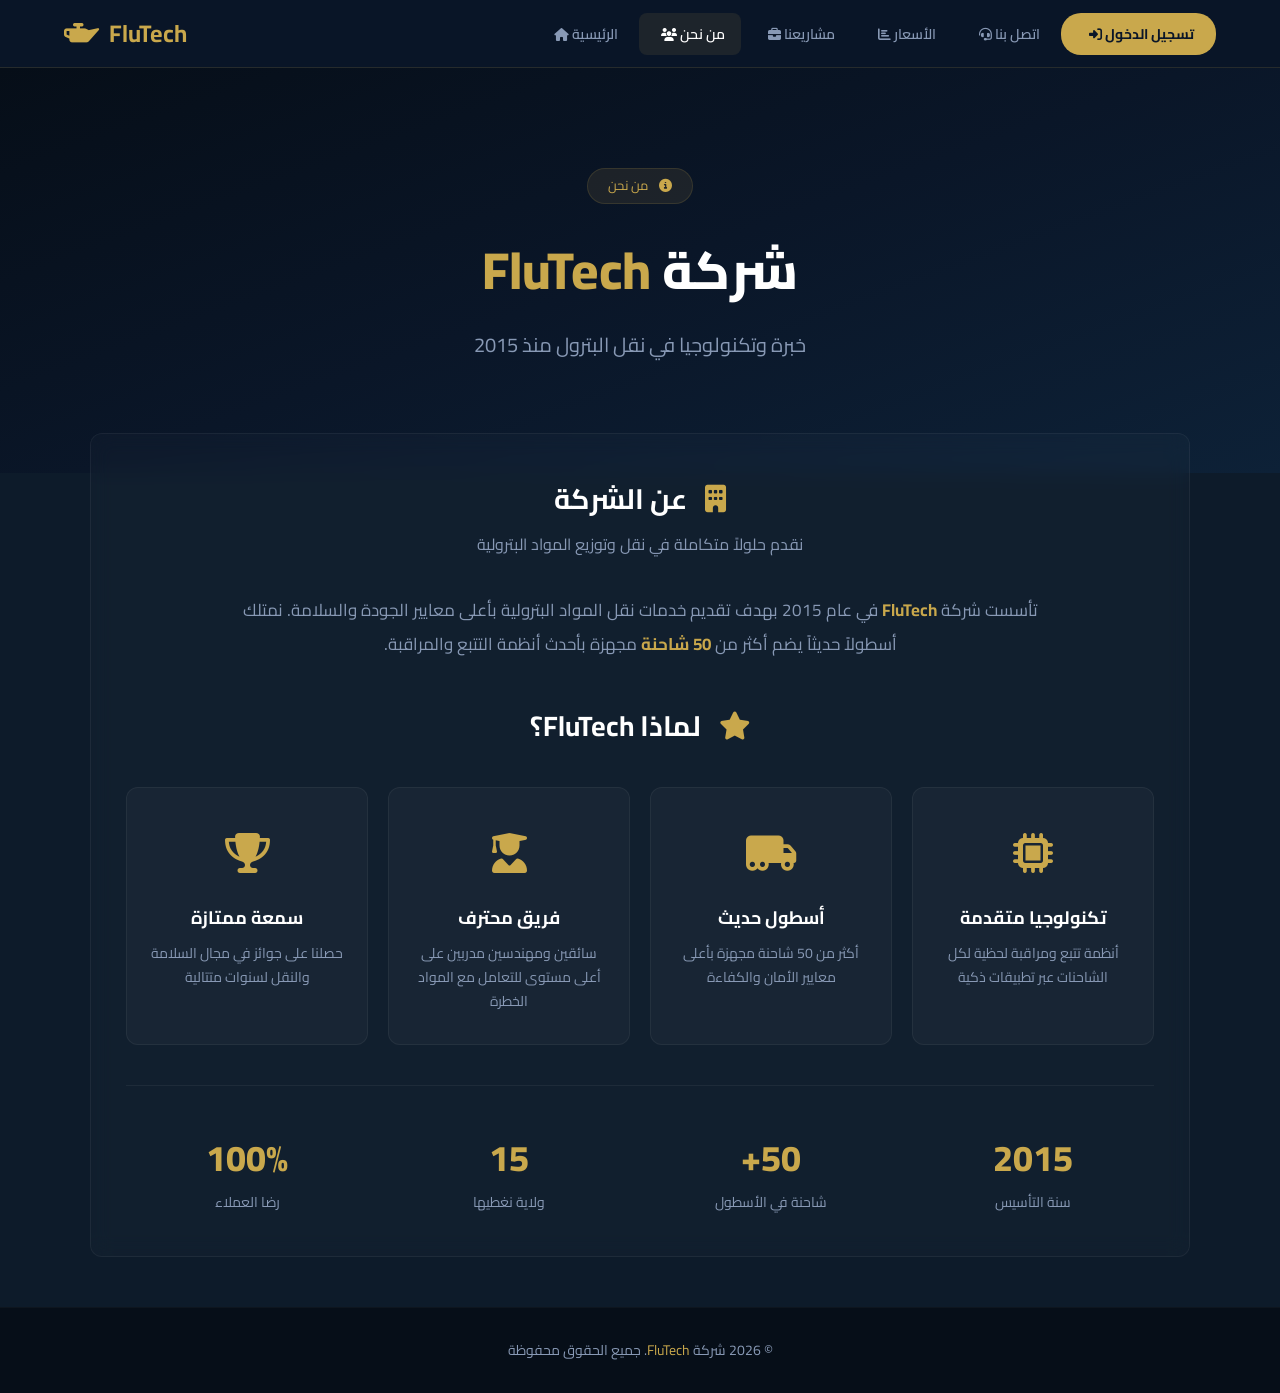
==== about.html @ 5f98168f "Add files via upload" ====
<!DOCTYPE html>
<html lang="ar" dir="rtl">
<head>
    <meta charset="UTF-8">
    <meta name="viewport" content="width=device-width, initial-scale=1.0">
    <title>من نحن - FluTech</title>
    <link rel="stylesheet" href="style.css">
    <link rel="stylesheet" href="https://cdnjs.cloudflare.com/ajax/libs/font-awesome/6.5.0/css/all.min.css">
    <link href="https://fonts.googleapis.com/css2?family=Cairo:wght@400;600;700;800&display=swap" rel="stylesheet">
</head>
<body>

<!-- ====== شريط التنقل ====== -->
<nav class="navbar">
    <a href="index.html" class="logo">
        <i class="fas fa-oil-can"></i>
        <span>Flu<span>Tech</span></span>
    </a>
    <ul class="nav-links">
        <li><a href="index.html"><i class="fas fa-home"></i> الرئيسية</a></li>
        <li><a href="about.html" class="active"><i class="fas fa-users"></i> من نحن</a></li>
        <li><a href="projects.html"><i class="fas fa-briefcase"></i> مشاريعنا</a></li>
        <li><a href="prices.html"><i class="fas fa-chart-bar"></i> الأسعار</a></li>
        <li><a href="contact.html"><i class="fas fa-headset"></i> اتصل بنا</a></li>
        <li><a href="login.html" class="btn-login"><i class="fas fa-sign-in-alt"></i> تسجيل الدخول</a></li>
    </ul>
</nav>

<!-- ====== الهيدر ====== -->
<section class="header">
    <div class="header-content">
        <span class="badge"><i class="fas fa-info-circle"></i> من نحن</span>
        <h1>شركة <span>FluTech</span></h1>
        <p>خبرة وتكنولوجيا في نقل البترول منذ 2015</p>
    </div>
</section>

<!-- ====== المحتوى ====== -->
<section class="container">
    <div class="section-header">
        <h2><i class="fas fa-building"></i> عن الشركة</h2>
        <p>نقدم حلولاً متكاملة في نقل وتوزيع المواد البترولية</p>
    </div>

    <div style="text-align: center; margin-bottom: 40px;">
        <p style="color: var(--gray); font-size: 17px; max-width: 800px; margin: 0 auto; line-height: 2;">
            تأسست شركة <strong style="color: var(--gold);">FluTech</strong> في عام 2015 بهدف تقديم خدمات نقل المواد البترولية 
            بأعلى معايير الجودة والسلامة. نمتلك أسطولاً حديثاً يضم أكثر من <strong style="color: var(--gold);">50 شاحنة</strong> 
            مجهزة بأحدث أنظمة التتبع والمراقبة.
        </p>
    </div>

    <div class="section-header" style="margin-top: 40px;">
        <h2><i class="fas fa-star"></i> لماذا FluTech؟</h2>
    </div>

    <div class="cards">
        <div class="card">
            <div class="card-icon"><i class="fas fa-microchip"></i></div>
            <h3>تكنولوجيا متقدمة</h3>
            <p>أنظمة تتبع ومراقبة لحظية لكل الشاحنات عبر تطبيقات ذكية</p>
        </div>
        <div class="card">
            <div class="card-icon"><i class="fas fa-truck-moving"></i></div>
            <h3>أسطول حديث</h3>
            <p>أكثر من 50 شاحنة مجهزة بأعلى معايير الأمان والكفاءة</p>
        </div>
        <div class="card">
            <div class="card-icon"><i class="fas fa-user-graduate"></i></div>
            <h3>فريق محترف</h3>
            <p>سائقين ومهندسين مدربين على أعلى مستوى للتعامل مع المواد الخطرة</p>
        </div>
        <div class="card">
            <div class="card-icon"><i class="fas fa-trophy"></i></div>
            <h3>سمعة ممتازة</h3>
            <p>حصلنا على جوائز في مجال السلامة والنقل لسنوات متتالية</p>
        </div>
    </div>

    <!-- ====== إحصائيات ====== -->
    <div style="display: grid; grid-template-columns: repeat(auto-fit, minmax(150px, 1fr)); gap: 20px; margin-top: 40px; padding-top: 40px; border-top: 1px solid rgba(255,255,255,0.05);">
        <div style="text-align: center;">
            <div style="font-size: 36px; font-weight: 800; color: var(--gold);">2015</div>
            <div style="color: var(--gray); font-size: 14px;">سنة التأسيس</div>
        </div>
        <div style="text-align: center;">
            <div style="font-size: 36px; font-weight: 800; color: var(--gold);">50+</div>
            <div style="color: var(--gray); font-size: 14px;">شاحنة في الأسطول</div>
        </div>
        <div style="text-align: center;">
            <div style="font-size: 36px; font-weight: 800; color: var(--gold);">15</div>
            <div style="color: var(--gray); font-size: 14px;">ولاية نغطيها</div>
        </div>
        <div style="text-align: center;">
            <div style="font-size: 36px; font-weight: 800; color: var(--gold);">100%</div>
            <div style="color: var(--gray); font-size: 14px;">رضا العملاء</div>
        </div>
    </div>
</section>

<!-- ====== الفوتر ====== -->
<footer class="footer">
    <p>© 2026 شركة <span>FluTech</span>. جميع الحقوق محفوظة</p>
</footer>

<script src="script.js"></script>
</body>
</html>
---- style.css ----
/* ============================================
   style.css - التصميم النهائي
   شركة FluTech - نقل المواد البترولية
   ============================================ */

/* ====== المتغيرات ====== */
:root {
    --primary: #0a1628;
    --secondary: #0d2137;
    --gold: #c9a84c;
    --gold-dark: #a8892e;
    --gold-light: #e8d5a3;
    --gray: #8899b5;
    --white: #ffffff;
    --dark: #0d1b2a;
    --shadow: 0 15px 50px rgba(0, 0, 0, 0.3);
    --radius: 12px;
    --transition: all 0.3s ease;
}

/* ====== إعادة ضبط ====== */
* {
    margin: 0;
    padding: 0;
    box-sizing: border-box;
}

body {
    font-family: 'Cairo', sans-serif;
    background: var(--dark);
    color: var(--white);
    line-height: 1.8;
}

/* ============================================ */
/* ====== شريط التنقل ====== */
/* ============================================ */

.navbar {
    background: rgba(10, 22, 40, 0.95);
    backdrop-filter: blur(10px);
    padding: 12px 5%;
    display: flex;
    justify-content: space-between;
    align-items: center;
    position: sticky;
    top: 0;
    z-index: 1000;
    border-bottom: 1px solid rgba(201, 168, 76, 0.15);
    direction: ltr;
    flex-wrap: wrap;
    gap: 10px;
}

.logo {
    color: var(--white);
    font-size: 24px;
    font-weight: 700;
    text-decoration: none;
    display: flex;
    align-items: center;
    gap: 10px;
}

.logo i {
    color: var(--gold);
    font-size: 28px;
}

.logo span {
    color: var(--gold);
}

.nav-links {
    list-style: none;
    display: flex;
    gap: 5px;
    flex-wrap: wrap;
}

.nav-links a {
    color: var(--gray);
    text-decoration: none;
    padding: 8px 16px;
    border-radius: 8px;
    transition: var(--transition);
    font-weight: 600;
    font-size: 14px;
}

.nav-links a i {
    margin-left: 6px;
    font-size: 13px;
}

.nav-links a:hover,
.nav-links a.active {
    color: var(--white);
    background: rgba(201, 168, 76, 0.1);
}

.btn-login {
    background: var(--gold) !important;
    color: var(--primary) !important;
    border-radius: 20px !important;
    padding: 8px 22px !important;
    font-weight: 700 !important;
}

.btn-login:hover {
    background: var(--gold-light) !important;
    transform: scale(1.03);
}

/* ============================================ */
/* ====== الهيدر ====== */
/* ============================================ */

.header {
    background: linear-gradient(160deg, #060e18, #0a1628, #0d2137);
    text-align: center;
    padding: 100px 20px 80px;
    position: relative;
}

.header-content {
    max-width: 800px;
    margin: 0 auto;
    position: relative;
    z-index: 2;
}

.header .badge {
    display: inline-block;
    background: rgba(201, 168, 76, 0.1);
    border: 1px solid rgba(201, 168, 76, 0.15);
    padding: 5px 20px;
    border-radius: 50px;
    font-size: 13px;
    color: var(--gold);
    margin-bottom: 20px;
}

.header .badge i {
    margin-left: 8px;
}

.header h1 {
    font-size: 52px;
    font-weight: 800;
    margin-bottom: 10px;
}

.header h1 span {
    color: var(--gold);
}

.header p {
    font-size: 20px;
    color: var(--gray);
    margin-bottom: 30px;
}

.header-buttons {
    display: flex;
    gap: 15px;
    justify-content: center;
    flex-wrap: wrap;
}

.btn-primary,
.btn-secondary {
    padding: 12px 30px;
    border-radius: 10px;
    font-weight: 700;
    text-decoration: none;
    transition: var(--transition);
    display: inline-flex;
    align-items: center;
    gap: 10px;
    font-size: 16px;
}

.btn-primary {
    background: var(--gold);
    color: var(--primary);
}

.btn-primary:hover {
    background: var(--gold-light);
    transform: translateY(-3px);
    box-shadow: 0 8px 30px rgba(201, 168, 76, 0.2);
}

.btn-secondary {
    background: rgba(255, 255, 255, 0.05);
    color: var(--white);
    border: 1px solid rgba(255, 255, 255, 0.1);
}

.btn-secondary:hover {
    background: rgba(255, 255, 255, 0.1);
    transform: translateY(-3px);
}

/* ============================================ */
/* ====== الحاوية ====== */
/* ============================================ */

.container {
    max-width: 1100px;
    margin: -40px auto 50px;
    padding: 40px 35px;
    background: rgba(255, 255, 255, 0.02);
    backdrop-filter: blur(10px);
    border-radius: var(--radius);
    border: 1px solid rgba(255, 255, 255, 0.05);
    position: relative;
    z-index: 2;
}

.section-header {
    text-align: center;
    margin-bottom: 35px;
}

.section-header h2 {
    font-size: 28px;
    font-weight: 700;
    color: var(--white);
}

.section-header h2 i {
    color: var(--gold);
    margin-left: 12px;
}

.section-header p {
    color: var(--gray);
    font-size: 16px;
    margin-top: 5px;
}

/* ============================================ */
/* ====== البطاقات ====== */
/* ============================================ */

.cards {
    display: grid;
    grid-template-columns: repeat(auto-fit, minmax(230px, 1fr));
    gap: 20px;
}

.card {
    background: rgba(255, 255, 255, 0.03);
    padding: 30px 20px;
    border-radius: var(--radius);
    border: 1px solid rgba(255, 255, 255, 0.05);
    text-align: center;
    transition: var(--transition);
}

.card:hover {
    transform: translateY(-6px);
    border-color: rgba(201, 168, 76, 0.15);
    background: rgba(255, 255, 255, 0.05);
    box-shadow: 0 15px 40px rgba(0, 0, 0, 0.2);
}

.card-icon {
    font-size: 40px;
    color: var(--gold);
    margin-bottom: 12px;
}

.card h3 {
    font-size: 18px;
    font-weight: 700;
    margin-bottom: 8px;
}

.card p {
    color: var(--gray);
    font-size: 14px;
    line-height: 1.7;
}

/* ============================================ */
/* ====== الفوتر ====== */
/* ============================================ */

.footer {
    background: #060e18;
    text-align: center;
    padding: 30px 20px;
    border-top: 1px solid rgba(255, 255, 255, 0.03);
    margin-top: 50px;
}

.footer p {
    color: var(--gray);
    font-size: 14px;
}

.footer span {
    color: var(--gold);
}

/* ============================================ */
/* ====== التجاوب ====== */
/* ============================================ */

@media (max-width: 768px) {
    .navbar {
        flex-direction: column;
        text-align: center;
        direction: rtl;
        padding: 12px 4%;
    }

    .nav-links {
        justify-content: center;
    }

    .nav-links a {
        font-size: 13px;
        padding: 6px 12px;
    }

    .nav-links a i {
        margin-left: 4px;
    }

    .header h1 {
        font-size: 34px;
    }

    .header p {
        font-size: 17px;
    }

    .container {
        padding: 25px 18px;
        margin: -30px 12px 30px;
    }

    .section-header h2 {
        font-size: 24px;
    }

    .cards {
        grid-template-columns: 1fr 1fr;
    }
}

@media (max-width: 480px) {
    .cards {
        grid-template-columns: 1fr;
    }

    .header h1 {
        font-size: 28px;
    }

    .btn-primary,
    .btn-secondary {
        padding: 10px 22px;
        font-size: 14px;
    }

    .header-buttons {
        gap: 10px;
    }
}
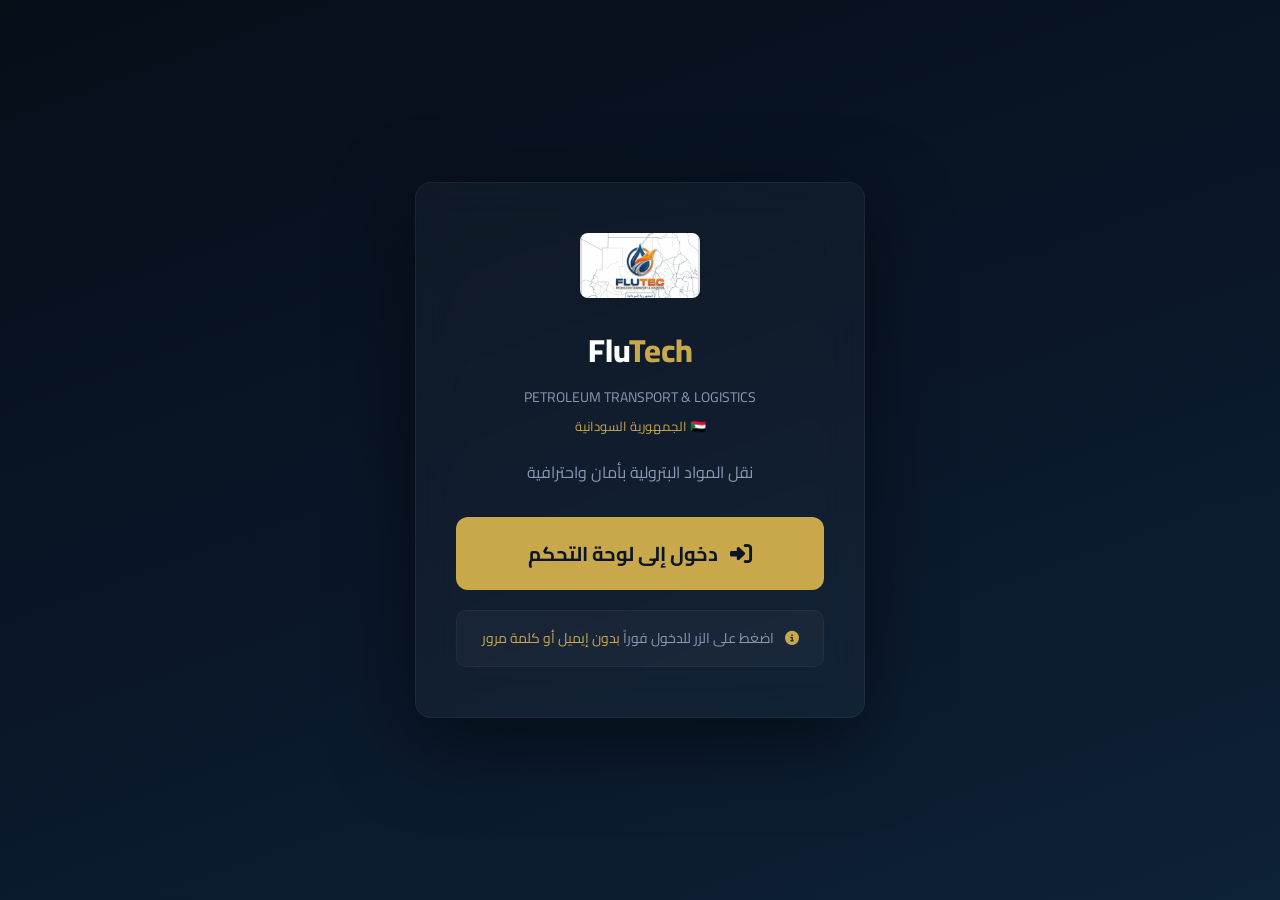
==== commit 5bf4e355: "Add files via upload" ====
--- a/about.html
+++ b/about.html
@@ -10,23 +10,16 @@
 </head>
 <body>
 
-<!-- ====== شريط التنقل ====== -->
 <nav class="navbar">
-    <a href="index.html" class="logo">
-        <i class="fas fa-oil-can"></i>
+    <a href="dashboard.html" class="logo">
+        <img src="image.png.png" alt="FLUTE" style="height: 40px; width: auto; border-radius: 4px;">
         <span>Flu<span>Tech</span></span>
     </a>
-    <ul class="nav-links">
-        <li><a href="index.html"><i class="fas fa-home"></i> الرئيسية</a></li>
-        <li><a href="about.html" class="active"><i class="fas fa-users"></i> من نحن</a></li>
-        <li><a href="projects.html"><i class="fas fa-briefcase"></i> مشاريعنا</a></li>
-        <li><a href="prices.html"><i class="fas fa-chart-bar"></i> الأسعار</a></li>
-        <li><a href="contact.html"><i class="fas fa-headset"></i> اتصل بنا</a></li>
-        <li><a href="login.html" class="btn-login"><i class="fas fa-sign-in-alt"></i> تسجيل الدخول</a></li>
+    <ul class="nav-links" id="navLinks">
+        <!-- سيتم تعبئتها بواسطة JavaScript -->
     </ul>
 </nav>
 
-<!-- ====== الهيدر ====== -->
 <section class="header">
     <div class="header-content">
         <span class="badge"><i class="fas fa-info-circle"></i> من نحن</span>
@@ -35,7 +28,6 @@
     </div>
 </section>
 
-<!-- ====== المحتوى ====== -->
 <section class="container">
     <div class="section-header">
         <h2><i class="fas fa-building"></i> عن الشركة</h2>
@@ -43,6 +35,7 @@
     </div>
 
     <div style="text-align: center; margin-bottom: 40px;">
+        <img src="image.png.png" alt="FLUTE" style="max-width: 200px; height: auto; margin-bottom: 20px; border-radius: 8px;">
         <p style="color: var(--gray); font-size: 17px; max-width: 800px; margin: 0 auto; line-height: 2;">
             تأسست شركة <strong style="color: var(--gold);">FluTech</strong> في عام 2015 بهدف تقديم خدمات نقل المواد البترولية 
             بأعلى معايير الجودة والسلامة. نمتلك أسطولاً حديثاً يضم أكثر من <strong style="color: var(--gold);">50 شاحنة</strong> 
@@ -77,7 +70,6 @@
         </div>
     </div>
 
-    <!-- ====== إحصائيات ====== -->
     <div style="display: grid; grid-template-columns: repeat(auto-fit, minmax(150px, 1fr)); gap: 20px; margin-top: 40px; padding-top: 40px; border-top: 1px solid rgba(255,255,255,0.05);">
         <div style="text-align: center;">
             <div style="font-size: 36px; font-weight: 800; color: var(--gold);">2015</div>
@@ -98,11 +90,49 @@
     </div>
 </section>
 
-<!-- ====== الفوتر ====== -->
 <footer class="footer">
     <p>© 2026 شركة <span>FluTech</span>. جميع الحقوق محفوظة</p>
 </footer>
 
+<script>
+document.addEventListener('DOMContentLoaded', function() {
+    const isLoggedIn = localStorage.getItem('logged_in');
+    
+    if (!isLoggedIn || isLoggedIn !== 'true') {
+        window.location.href = 'index.html';
+        return;
+    }
+    
+    const navLinks = document.getElementById('navLinks');
+    const pages = [
+        { name: 'لوحة التحكم', icon: 'fa-chart-pie', link: 'dashboard.html' },
+        { name: 'الرئيسية', icon: 'fa-home', link: 'index2.html' },
+        { name: 'من نحن', icon: 'fa-users', link: 'about.html', active: true },
+        { name: 'مشاريعنا', icon: 'fa-briefcase', link: 'projects.html' },
+        { name: 'الأسعار', icon: 'fa-chart-bar', link: 'prices.html' },
+        { name: 'اتصل بنا', icon: 'fa-headset', link: 'contact.html' }
+    ];
+    
+    let html = '';
+    pages.forEach(page => {
+        const activeClass = page.active ? 'active' : '';
+        html += `<li><a href="${page.link}" class="${activeClass}"><i class="fas ${page.icon}"></i> ${page.name}</a></li>`;
+    });
+    
+    html += `<li><a href="#" onclick="logout()" class="btn-login" style="background: #dc3545 !important;"><i class="fas fa-sign-out-alt"></i> تسجيل خروج</a></li>`;
+    
+    navLinks.innerHTML = html;
+});
+
+function logout() {
+    if (confirm('هل أنت متأكد من تسجيل الخروج؟')) {
+        localStorage.removeItem('logged_in');
+        localStorage.removeItem('user_name');
+        window.location.href = 'index.html';
+    }
+}
+</script>
+
 <script src="script.js"></script>
 </body>
 </html>
--- a/style.css
+++ b/style.css
@@ -1,5 +1,5 @@
 /* ============================================
-   style.css - التصميم النهائي
+   style.css - التصميم النهائي (متجاوب بالكامل)
    شركة FluTech - نقل المواد البترولية
    ============================================ */
 
@@ -26,19 +26,21 @@
 }
 
 body {
-    font-family: 'Cairo', sans-serif;
+    font-family: 'Cairo', 'Tahoma', sans-serif;
     background: var(--dark);
     color: var(--white);
     line-height: 1.8;
-}
-
-/* ============================================ */
-/* ====== شريط التنقل ====== */
+    -webkit-tap-highlight-color: transparent;
+}
+
+/* ============================================ */
+/* ====== شريط التنقل (متجاوب) ====== */
 /* ============================================ */
 
 .navbar {
     background: rgba(10, 22, 40, 0.95);
     backdrop-filter: blur(10px);
+    -webkit-backdrop-filter: blur(10px);
     padding: 12px 5%;
     display: flex;
     justify-content: space-between;
@@ -47,14 +49,14 @@
     top: 0;
     z-index: 1000;
     border-bottom: 1px solid rgba(201, 168, 76, 0.15);
-    direction: ltr;
+    direction: rtl;
     flex-wrap: wrap;
     gap: 10px;
 }
 
 .logo {
     color: var(--white);
-    font-size: 24px;
+    font-size: 22px;
     font-weight: 700;
     text-decoration: none;
     display: flex;
@@ -62,9 +64,15 @@
     gap: 10px;
 }
 
+.logo img {
+    height: 40px;
+    width: auto;
+    border-radius: 4px;
+}
+
 .logo i {
     color: var(--gold);
-    font-size: 28px;
+    font-size: 26px;
 }
 
 .logo span {
@@ -76,16 +84,19 @@
     display: flex;
     gap: 5px;
     flex-wrap: wrap;
+    justify-content: center;
+    margin: 5px 0;
 }
 
 .nav-links a {
     color: var(--gray);
     text-decoration: none;
-    padding: 8px 16px;
+    padding: 8px 14px;
     border-radius: 8px;
     transition: var(--transition);
     font-weight: 600;
     font-size: 14px;
+    white-space: nowrap;
 }
 
 .nav-links a i {
@@ -103,7 +114,7 @@
     background: var(--gold) !important;
     color: var(--primary) !important;
     border-radius: 20px !important;
-    padding: 8px 22px !important;
+    padding: 8px 20px !important;
     font-weight: 700 !important;
 }
 
@@ -119,7 +130,7 @@
 .header {
     background: linear-gradient(160deg, #060e18, #0a1628, #0d2137);
     text-align: center;
-    padding: 100px 20px 80px;
+    padding: 80px 20px 60px;
     position: relative;
 }
 
@@ -134,7 +145,7 @@
     display: inline-block;
     background: rgba(201, 168, 76, 0.1);
     border: 1px solid rgba(201, 168, 76, 0.15);
-    padding: 5px 20px;
+    padding: 5px 18px;
     border-radius: 50px;
     font-size: 13px;
     color: var(--gold);
@@ -146,9 +157,10 @@
 }
 
 .header h1 {
-    font-size: 52px;
+    font-size: 48px;
     font-weight: 800;
     margin-bottom: 10px;
+    line-height: 1.2;
 }
 
 .header h1 span {
@@ -156,9 +168,10 @@
 }
 
 .header p {
-    font-size: 20px;
+    font-size: 19px;
     color: var(--gray);
     margin-bottom: 30px;
+    padding: 0 10px;
 }
 
 .header-buttons {
@@ -170,7 +183,7 @@
 
 .btn-primary,
 .btn-secondary {
-    padding: 12px 30px;
+    padding: 12px 28px;
     border-radius: 10px;
     font-weight: 700;
     text-decoration: none;
@@ -179,6 +192,7 @@
     align-items: center;
     gap: 10px;
     font-size: 16px;
+    min-height: 52px;
 }
 
 .btn-primary {
@@ -209,23 +223,30 @@
 
 .container {
     max-width: 1100px;
-    margin: -40px auto 50px;
-    padding: 40px 35px;
+    margin: -30px 20px 40px;
+    padding: 30px 25px;
     background: rgba(255, 255, 255, 0.02);
     backdrop-filter: blur(10px);
+    -webkit-backdrop-filter: blur(10px);
     border-radius: var(--radius);
     border: 1px solid rgba(255, 255, 255, 0.05);
     position: relative;
     z-index: 2;
 }
 
+@media (min-width: 1200px) {
+    .container {
+        margin: -30px auto 40px;
+    }
+}
+
 .section-header {
     text-align: center;
-    margin-bottom: 35px;
+    margin-bottom: 30px;
 }
 
 .section-header h2 {
-    font-size: 28px;
+    font-size: 26px;
     font-weight: 700;
     color: var(--white);
 }
@@ -242,22 +263,23 @@
 }
 
 /* ============================================ */
-/* ====== البطاقات ====== */
+/* ====== البطاقات (شبكة مرنة) ====== */
 /* ============================================ */
 
 .cards {
     display: grid;
-    grid-template-columns: repeat(auto-fit, minmax(230px, 1fr));
+    grid-template-columns: repeat(auto-fit, minmax(200px, 1fr));
     gap: 20px;
 }
 
 .card {
     background: rgba(255, 255, 255, 0.03);
-    padding: 30px 20px;
+    padding: 25px 15px;
     border-radius: var(--radius);
     border: 1px solid rgba(255, 255, 255, 0.05);
     text-align: center;
     transition: var(--transition);
+    cursor: pointer;
 }
 
 .card:hover {
@@ -268,13 +290,13 @@
 }
 
 .card-icon {
-    font-size: 40px;
+    font-size: 38px;
     color: var(--gold);
     margin-bottom: 12px;
 }
 
 .card h3 {
-    font-size: 18px;
+    font-size: 17px;
     font-weight: 700;
     margin-bottom: 8px;
 }
@@ -292,9 +314,9 @@
 .footer {
     background: #060e18;
     text-align: center;
-    padding: 30px 20px;
+    padding: 25px 20px;
     border-top: 1px solid rgba(255, 255, 255, 0.03);
-    margin-top: 50px;
+    margin-top: 40px;
 }
 
 .footer p {
@@ -307,68 +329,203 @@
 }
 
 /* ============================================ */
-/* ====== التجاوب ====== */
-/* ============================================ */
+/* ====== التجاوب الكامل للهواتف ====== */
+/* ============================================ */
+
+@media (max-width: 992px) {
+    .header h1 {
+        font-size: 40px;
+    }
+    .header p {
+        font-size: 18px;
+    }
+}
 
 @media (max-width: 768px) {
     .navbar {
         flex-direction: column;
         text-align: center;
-        direction: rtl;
         padding: 12px 4%;
+        gap: 8px;
     }
 
     .nav-links {
+        width: 100%;
         justify-content: center;
+        gap: 3px;
     }
 
     .nav-links a {
         font-size: 13px;
-        padding: 6px 12px;
+        padding: 6px 10px;
+        white-space: nowrap;
     }
 
     .nav-links a i {
         margin-left: 4px;
     }
 
+    .header {
+        padding: 60px 15px 40px;
+    }
+
     .header h1 {
-        font-size: 34px;
+        font-size: 32px;
     }
 
     .header p {
-        font-size: 17px;
+        font-size: 16px;
+        padding: 0 5px;
     }
 
     .container {
-        padding: 25px 18px;
-        margin: -30px 12px 30px;
+        padding: 20px 15px;
+        margin: -20px 12px 30px;
     }
 
     .section-header h2 {
-        font-size: 24px;
+        font-size: 22px;
     }
 
     .cards {
-        grid-template-columns: 1fr 1fr;
+        grid-template-columns: repeat(2, 1fr);
+        gap: 15px;
+    }
+
+    .card {
+        padding: 20px 12px;
+    }
+
+    .card-icon {
+        font-size: 32px;
+    }
+
+    .card h3 {
+        font-size: 16px;
     }
 }
 
 @media (max-width: 480px) {
+    .navbar {
+        padding: 10px 3%;
+    }
+
+    .logo {
+        font-size: 19px;
+    }
+
+    .logo img {
+        height: 30px;
+    }
+
+    .logo i {
+        font-size: 22px;
+    }
+
+    .nav-links a {
+        font-size: 12px;
+        padding: 5px 8px;
+    }
+
+    .btn-login {
+        padding: 5px 14px !important;
+        font-size: 12px !important;
+    }
+
+    .header h1 {
+        font-size: 26px;
+    }
+
+    .header p {
+        font-size: 15px;
+    }
+
+    .header .badge {
+        font-size: 11px;
+        padding: 4px 14px;
+    }
+
+    .btn-primary,
+    .btn-secondary {
+        padding: 10px 18px;
+        font-size: 14px;
+        min-height: 46px;
+    }
+
+    .header-buttons {
+        gap: 8px;
+    }
+
+    .container {
+        padding: 18px 12px;
+        margin: -15px 8px 25px;
+    }
+
+    .section-header h2 {
+        font-size: 20px;
+    }
+
+    .section-header p {
+        font-size: 14px;
+    }
+
     .cards {
         grid-template-columns: 1fr;
-    }
-
-    .header h1 {
-        font-size: 28px;
-    }
-
-    .btn-primary,
-    .btn-secondary {
-        padding: 10px 22px;
-        font-size: 14px;
-    }
-
-    .header-buttons {
-        gap: 10px;
+        gap: 12px;
+    }
+
+    .card {
+        padding: 18px 12px;
+        display: flex;
+        flex-direction: column;
+        align-items: center;
+    }
+
+    .card-icon {
+        font-size: 30px;
+    }
+
+    .card h3 {
+        font-size: 16px;
+    }
+
+    .card p {
+        font-size: 13px;
+    }
+
+    .footer {
+        padding: 20px 15px;
+        margin-top: 30px;
+    }
+
+    .footer p {
+        font-size: 13px;
+    }
+}
+
+/* تحسين للشاشات التي تعمل باللمس */
+@media (hover: none) {
+    .card:hover {
+        transform: none;
+        border-color: rgba(255, 255, 255, 0.05);
+        background: rgba(255, 255, 255, 0.03);
+    }
+
+    .btn-primary:hover,
+    .btn-secondary:hover {
+        transform: none;
+    }
+
+    .card:active {
+        transform: scale(0.97);
+        background: rgba(255, 255, 255, 0.06);
+    }
+
+    .btn-primary:active {
+        transform: scale(0.96);
+    }
+
+    .btn-secondary:active {
+        transform: scale(0.96);
     }
 }
